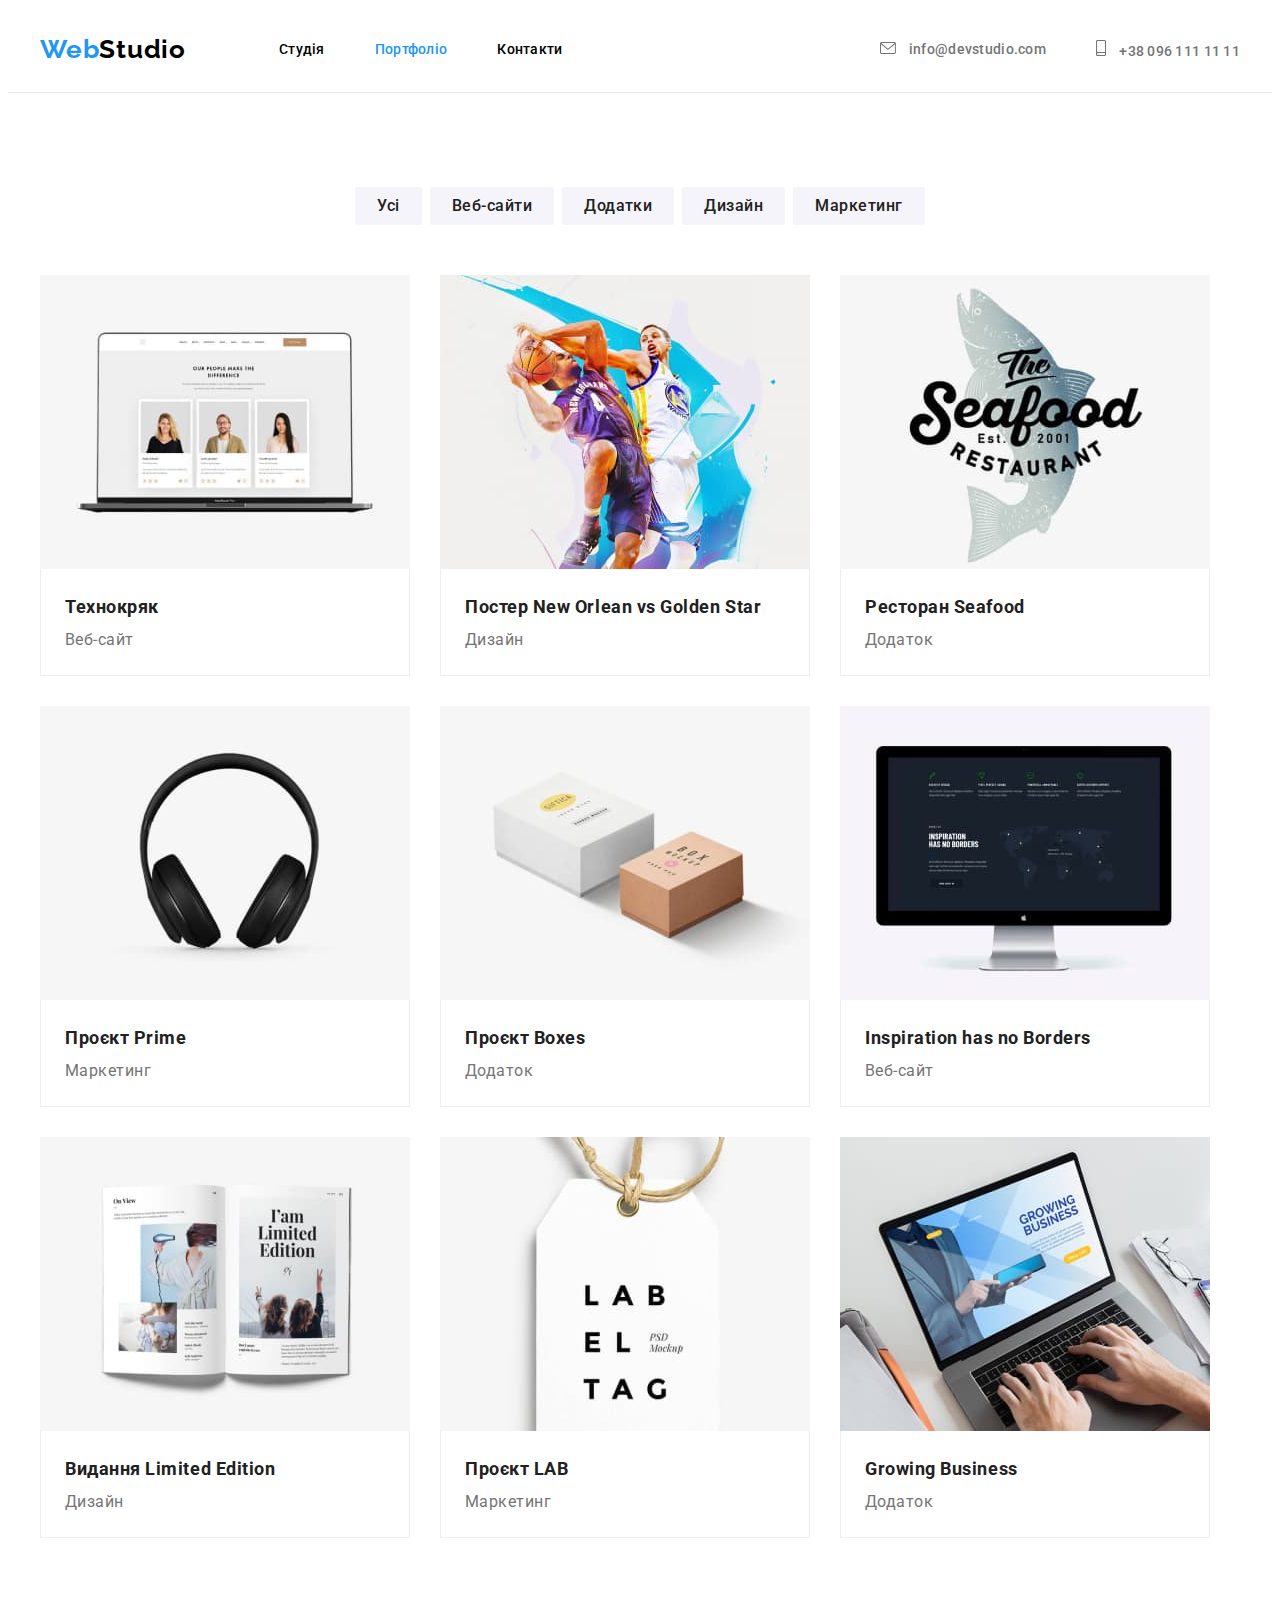
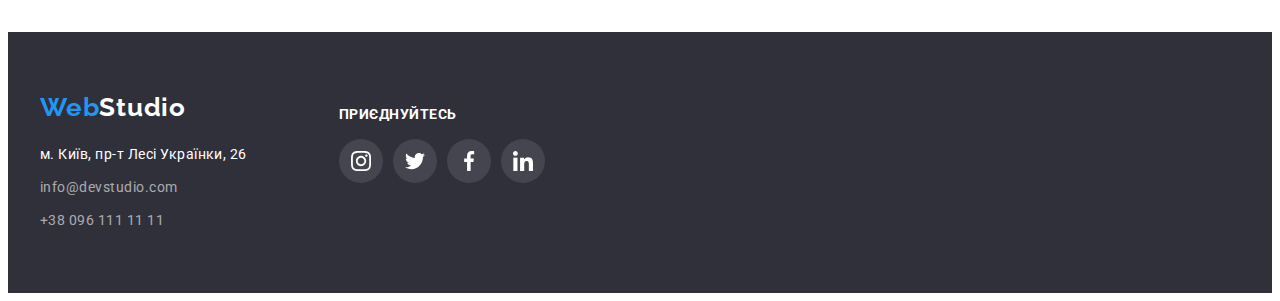
==== portfolio.html @ c7b96828 "Initial commit" ====
<!DOCTYPE html>
<html lang="en">
<head>
    <meta charset="UTF-8">
    <meta http-equiv="X-UA-Compatible" content="IE=edge">
    <meta name="viewport" content="width=device-width, initial-scale=1.0">
    <title>Portfolio</title>
    <link rel="preconnect" href="https://fonts.googleapis.com">
    <link rel="preconnect" href="https://fonts.gstatic.com" crossorigin>
    <link href="https://fonts.googleapis.com/css2?family=Raleway:wght@700&family=Roboto:wght@400;500;700&display=swap" rel="stylesheet">
    <link rel="stylesheet" href="https://cdnjs.cloudflare.com/ajax/libs/modern-normalize/1.1.0/modern-normalize.min.css" integrity="sha512-wpPYUAdjBVSE4KJnH1VR1HeZfpl1ub8YT/NKx4PuQ5NmX2tKuGu6U/JRp5y+Y8XG2tV+wKQpNHVUX03MfMFn9Q==" crossorigin="anonymous" referrerpolicy="no-referrer" >
    <link rel="stylesheet" href="./css/styles.css">
</head>
<body>
    <!--Шапка сторінки-->
    
    <header class="header border">
      <div class="container header">
        <nav class="nav-header">
          <a class="logo header" href=""><span class="accent">Web</span>Studio</a>
          <ul class="list site-nav">
            <li class="item"><a href="./index.html" class="link">Студія</a></li>
            <li class="item"><a href="./portfolio.html" class="link current" >Портфоліо</a></li>
            <li class="item"><a href="" class="link" >Контакти</a></li>
          </ul>
        </nav>
        <ul class="list connect-nav " >
          <li class="item">
            <a href="" class="link">
              <svg class="header-contact-icon"
                width="16" height="12">
                <use href="./images/icons.svg#icon-envelope"></use>
            </svg>
              info@devstudio.com</a>
          </li>
          <li class="item">
            <a href="" class="link">
              <svg class="header-contact-icon"
                 width="10" height="16">
                  <use href="./images/icons.svg#icon-smartphone"></use>
            </svg> 
              +38 096 111 11 11</a>
          </li>
        </ul>
      </div>
    </header>
    
      <!--Унікальний контент сторінки-->
      <main>
        <section class="section">
          <div class="container">
             <h1 class="visually-hidden">Портфоліо</h1>
              <ul class="list portfolio">
                <li class="item-btn"><button type="button" class="btn">Усі</button></li>
                <li class="item-btn"><button type="button" class="btn">Веб-сайти</button></li>
                <li class="item-btn"><button type="button" class="btn">Додатки</button></li>
                <li class="item-btn"><button type="button" class="btn">Дизайн</button></li>
                <li class="item-btn"><button type="button" class="btn">Маркетинг</button></li>
              </ul>
            <ul class="gallery">
                <li class="element">
                    <img src="./images/technokriak.jpg" alt="Дві жінки та один чоловік посміхаються">
                  <div class="flex-border">
                    <h2 class="gallery-title">Технокряк</h2>
                    <p class="gallery-desc">Веб-сайт</p>
                  </div>
                </li>
                <li class="element">
                    <img src="./images/poster.jpg" alt="Два чоловіка з мячем грають в баскетбол">
                  <div class="flex-border">
                    <h2 class="gallery-title">Постер New Orlean vs Golden Star</h2>
                    <p class="gallery-desc">Дизайн</p>
                  </div>
                </li>
                <li class="element" >
                    <img src="./images/restaurant.jpg" alt="">
                  <div class="flex-border">
                    <h2 class="gallery-title">Ресторан Seafood</h2>
                    <p class="gallery-desc">Додаток</p>
                  </div>
                </li>
                <li class="element">
                    <img src="./images/prime.jpg" alt="чорні навушники">
                  <div class="flex-border">
                    <h2 class="gallery-title">Проєкт Prime</h2>
                    <p class="gallery-desc">Маркетинг</p>
                  </div>
                </li>
                <li class="element">
                    <img src="./images/boxes.jpg" alt="Дві коробки біла велика та коричнева поменше">
                  <div class="flex-border">
                    <h2 class="gallery-title">Проєкт Boxes</h2>
                    <p class="gallery-desc">Додаток</p>
                  </div>
                </li>
                <li class="element" >
                    <img src="./images/inspiration.jpg" alt="Чорний окремий монітор з білими надписами">
                  <div class="flex-border">
                    <h2 class="gallery-title">Inspiration has no Borders</h2>
                    <p class="gallery-desc">Веб-сайт</p>
                   </div>
                </li>
                <li class="element">
                    <img src="./images/journal.jpg" alt="Відкритий журнал з картинками">
                  <div class="flex-border">
                    <h2 class="gallery-title">Видання Limited Edition</h2>
                    <p class="gallery-desc">Дизайн</p>
                  </div>
                </li>
                <li class="element">
                    <img src="./images/lab.jpg" alt="Біла підвіска на волокнистому шнурку" >
                  <div class="flex-border">
                    <h2 class="gallery-title">Проєкт LAB</h2>
                    <p class="gallery-desc">Маркетинг</p>
                  </div>
                </li>
                <li class="element" >
                    <img src="./images/growing.jpg" alt="Кисті рук людини на клавіатурі ноутбука">
                  <div class="flex-border">
                    <h2 class="gallery-title">Growing Business</h2>
                    <p class="gallery-desc">Додаток</p>
                  </div>
                </li>
            </ul>
          </div>
        </section>



      </main>
      <!--Підвал сторінки-->
    <footer class="footer">
      <div class="container footer-container">
         <div class="footer-contacts">
           <a class="logo" href=""><span class="accent">Web</span>Studio</a>
            <address>
            <div class="contacts">
              <ul class="address">
                 <li>
                   <a  class="mapa" href="https://goo.gl/maps/CPtrU1FHBa2aNyZL9" target="_blank" rel="noopener noreferrer nofollow">м. Київ, пр-т Лесі Українки, 26</a>
                 </li>
                 <li class="links">
                   <a class="link" href="mailto:info@devstudio.com">info@devstudio.com</a>
                  </li>
                 <li class="links"><a class="link" href="tel:+380961111111">+38 096 111 11 11</a>
                </li>
              </ul>
           </div>
         </address>
       </div>
          <!-- Socials list -->
          <div class="social">
            <b class="appeal">Приєднуйтесь</b>
            <ul class="socials-list">
              <li class="socials-item">
                <a class="socials-link" href="#">
                  <svg width="20" height="20">
                    <use href="./images/icons.svg#icon-instagram"></use>
                  </svg>
                </a>
              </li>
              <li class="socials-item">
                <a class="socials-link" href="#">
                  <svg  width="20" height="20">
                    <use href="./images/icons.svg#icon-twitter"></use>
                  </svg>
                </a>
              </li>
              <li class="socials-item">
                <a class="socials-link" href="#">
                  <svg  width="20" height="20">
                    <use href="./images/icons.svg#icon-facebook"></use>
                  </svg>
                </a>
              </li>
              <li class="socials-item">
                <a class="socials-link" href="#">
                  <svg  width="20" height="20">
                    <use href="./images/icons.svg#icon-linkedin"></use>
                 </svg>
                </a>
              </li>
            </ul>
          </div>
      </div>
    </footer>
</body>
</html>
---- css/styles.css ----
/* Стилі для index.html */

/*Основний колір #757575 */
/*Другорядний колір #212121*/
/*Білий #ffffff*/
/*Акцент #2196F3*/
/*Основний колір фону #F5F5F5*/
/* body {
color: #757575 ;
background-color:#F5F5F5 ;
} */

:root{
    --primary-text-color:#757575;
    --title-text-color:#212121;
    --accent-color: #2196F3;
    --primary-white-color:#ffffff;
    --primary-black-color:#000000;
    --hero-background-color:#2F303A;
    --accent-background-color:#2196F3;
    --background-our-team: #F5F4FA;    

} 

body{
    background: #FFFFFF;
    font-family: 'Roboto', sans-serif;
}

/* Утилиты */
 
.list{
    padding: 0;
    margin: 0;
    list-style: none;
    
    display: flex; 
}

/*logo*/
.logo{
    color: var(--primary-black-color);
    text-decoration: none;
    font-family: 'Raleway', sans-serif ;
    letter-spacing: 0.03em;
    font-weight: 700;
    font-size: 26px;
    line-height: 1.2;  
}

.logo.header{
    padding-top: 24px;    
}

.border{
    border-bottom: 1px solid #ECECEC;
}

.accent{
    color: var(--accent-color) ;
}


/*Site nav*/

.nav-header{
    display: flex;
    
}

.site-nav{
    display: flex;
    margin-left: 93px;
} 


.site-nav .item +.item,
.connect-nav .item +.item{
    margin-left: 50px;
}

.site-nav .link{
    color: var(--primary-black-color);
    font-family: 'Roboto', sans-serif;
    text-decoration: none;
    letter-spacing: 0.02em;
    font-weight: 500;
    font-size: 14px;
    line-height: 1.14;

    padding-top: 32px;
    padding-bottom: 32px;
}

.site-nav .link:hover,
.site-nav .link:focus{
    color: var(--accent-color); 
}

.site-nav .link.current{
    color: var(--accent-color);
}

/* Connect-nav */
.connect-nav{
    display: flex;
    margin-left: auto;
    align-items: center;
    justify-content: center;
}

.connect-nav .link{
    color: var(--primary-text-color);  
    font-family: 'Roboto', sans-serif;
    text-decoration: none;
    letter-spacing: 0.02em;
    font-weight: 500;
    font-size: 14px;
    line-height: 1.14;
      
    padding-top: 32px;
    padding-bottom: 32px;

}


.link:hover,
.link:focus
{ 
    color: var(--accent-color);
}

.header-contact-icon{
    fill:var(--primary-text-color);
    margin-right: 10px;
}

.header-contact-icon:hover,
.header-contact-icon:focus{
    fill: currentColor;
}


/*Hero*/
.hero{
    color: var(--primary-white-color);
    
    text-align: center;
    margin-bottom: 0;
    padding: 200px 0;
}

h1 {
    color: var(--primary-white-color);  
    letter-spacing: 0.06em;
    font-weight: 900;
    font-size: 44px;
    line-height: 1.36;
    
    text-transform: uppercase;
    
    width: 696px;

    margin: auto;
    margin-bottom: 30px;
    padding: 0;
    
}

.button{
    font-family: 'Roboto', sans-serif;
    color: var(--primary-white-color); 
    background-color: var(--accent-background-color); 
    border-style: none;
    border-radius: 4px;
    letter-spacing: 0.06em;
    font-weight: 700;
    font-size: 16px;
    line-height: 1.87;
    display: flex;
    align-items: center;
    
    display: inline-block;
    padding: 10px 32px;
    min-width: 216px;
    
} 

/* Overlay */
.overlay{
    height: 600px;
    max-width: 1600px;
    margin-left: auto;
    margin-right: auto;
    background-image: linear-gradient(rgba(47,48,58,0.4),rgba(47,48,58,0.4)),url(../images/header.jpg);
    background-repeat: no-repeat;
    background-position:center;
    background-size:cover;
    background-color:#C4C4C4; 
}

/*Section*/

 .visually-hidden {
    
    position: absolute;
      white-space: nowrap;
      width: 1px;
      height: 1px;
      overflow: hidden;
      border: 0;
      padding: 0;
      clip: rect(0 0 0 0);
      clip-path: inset(50%);
      margin: -1px;

      margin-top:0;    
  } 

  .title{
    font-size: 14px;
    line-height: 1.14;
    letter-spacing: 0.03em;
    text-transform: uppercase;

    margin: 0 0 10px 0;
    
  }

  .text{
    font-size: 14px;
    line-height: 1.71;

    margin-top: 0;
    margin-bottom: 0;
    width: 270px;
  }

  .section{
    letter-spacing: 0.03em;
    padding-bottom: 94px;
    padding-top: 94px; 
  }

  .heading{
    padding-bottom: 0;
  }

  .section-title{
    margin: 0 ;

    font-size: 36px;
    line-height: 1.16;
    text-align: center;
    letter-spacing: 0.03em;

    margin-bottom: 50px;

  }

 
.features{
    display: flex;   
  }

.style{
    margin-right: 30px;  
 }

  .style:nth-child(4n){
 margin-right: 0;
  }

.features .title{
    color: var(--title-text-color);   
}

.features .text{
    color: var(--primary-text-color);  
}

.img-work,
.img-photo{
    margin-right: 30px;
}

.img-work:last-child,
.img-photo:last-child{
    margin-right: 0;
}

.img-photo{
    border-radius: 0px 0px 4px 4px;
    box-shadow: 0px 1px 3px rgba(0, 0, 0, 0.12), 0px 1px 1px rgba(0, 0, 0, 0.14), 0px 2px 1px rgba(0, 0, 0, 0.2);
    background-color: var(--primary-white-color);
}

/* Векторні зображеня другої секції */

.icons{
    width: 270px;
    height: 120px;
    display: flex;
    content: "";
    background-color: #F5F4FA;
    border-radius: 4px;
    margin-bottom: 30px;
    justify-content: center;
    align-items: center;
} 


/* Наша команда */

.team{
    background-color: var(--background-our-team);
    letter-spacing: 0.03em;
}

.section-team{
    color: var(--title-text-color);
    font-weight: 500;
    font-size: 16px;
    line-height: 1.18;
    text-align: center;
    letter-spacing: 0.03em;

    margin: 0 0 0 0;
    padding-bottom: 10px;
    
    
}

.section-post{
    color: var(--primary-text-color);
    font-size: 16px;
    line-height: 1.18;
    text-align: center;
    letter-spacing: 0.03em;
    
    margin: 0 0 0 0;

}

.content{
    padding-top: 30px;
    padding-bottom: 16px;
    
}


.socials-link-team{
    fill:#AFB1B8;  
    display: flex;
    align-items: center;
    justify-content: center;
    width: 100%;
    height: 100%;
    border-radius: 50%;
}

.socials-list-team{
    list-style: none;
    display: flex;
    gap: 10px;
    padding:0 0 30px 0;
    justify-content: center;
    
}

/* Постійні клієнти */
.clients-list{
    list-style: none;
    display: flex;
    gap: 30px;
    padding: 0;
    
    
}

.clients-item{
    width: 170px;
    height: 92px;
    border:1px solid #AFB1B8 ;
    border-radius: 4px;


}

.clients-link{
    display: flex;
    align-items: center;
    justify-content: center;
    width: 100%;
    height: 100%; 
    fill: #AFB1B8;  
}

.clients-item:hover, 
.clients-link:hover,
.clients-item:focus,
.clients-link:focus{
    fill:var(--accent-color) ; 
    border:1px solid #2196F3 ;
}


/*Footer*/

.footer{
    color: var(--primary-white-color);
    background-color: var(--hero-background-color);
    letter-spacing: 0.03em;

    padding: 60px 0;

}

.footer .logo{
    color: var(--primary-white-color);

    display: inline-block;
    padding-top: 0;

} 


.address .mapa{
    color: var(--primary-white-color);
    text-decoration: none;
    font-style: normal;
    font-size: 14px;
    line-height: 1.71;

   
}

.address .link{
    color: rgba(255, 255, 255, 0.6);
    font-style: normal;
    text-decoration: none;
    font-size: 14px;
    line-height: 1.71;
}

.address .links{
    margin-top: 9px;
}

.address{
    padding: 0;
    margin: 0;
    list-style: none;

}

.contacts{
    padding-top: 20px;
}

/* Socials in footer*/

.social{
margin-left: 92px;
margin-top: 12px;
}

.appeal{
    text-transform: uppercase;
    font-style: normal;
    line-height: 1.2;
    font-weight: 700;
    font-size: 14px;
}
.socials-list{
    list-style: none;
    display: flex;
    gap: 10px;
    padding: 0;
       
}

.socials-item{
    width: 44px;
    height: 44px;
    
}

.socials-link{
    display: flex;
    align-items: center;
    justify-content: center;
    width: 100%;
    height: 100%;
    background: rgba(255, 255, 255, 0.1);
    fill: var(--primary-white-color);
    border-radius: 50%;

}
.socials-link-team:hover,
.socials-link-team:focus,
.socials-link:hover,
.socials-link:focus
{
    background:var(--accent-color) ;
    fill:var(--primary-white-color) ;
}

.footer-container{
   display: flex;
}





/* Стилі для портфоліо */

.portfolio .btn{
    font-family: 'Roboto', sans-serif;
    list-style: none;
    color: var(--title-text-color);
    background-color: var(--background-our-team);
    border-style: none;
    border-radius: 2px;
    font-weight: 500;
    font-size: 16px;
    line-height: 1.62;
    text-align: center;
    letter-spacing: 0.03em;

    padding: 6px 22px;
    
}

.item-btn:not(:last-child){
    margin-right: 8px;
}


.portfolio .btn:hover,
.portfolio .btn:focus{
    color: var(--primary-white-color);
    background-color: var(--accent-background-color);     
    box-shadow: 0 4px 4px 0 rgba(0, 0, 0, 0.25); 

} 
.portfolio{
    justify-content: center;
}

.gallery{
    display: flex;
    flex-wrap: wrap;
    margin: 50px 0 0;
    padding: 0;
    
    list-style: none;
}

.flex-border{

 border-right: 1px solid #EEEEEE;
 border-bottom: 1px solid #EEEEEE;
 border-left: 1px solid #EEEEEE;
 padding: 20px 24px;
}

.element{
    margin-right: 30px;
    margin-bottom: 30px;
    width: calc(100%-60px) / 3;

 }

.element:nth-child(3n){
    margin-right: 0;

} 

.element:nth-last-child(-n+3){
    margin-bottom: 0;
} 

.element:hover,
.element:focus{
    box-shadow: 0 4px 4px 0 rgba(0, 0, 0, 0.25); 

} 

.gallery-title{
    color: var(--title-text-color);
    font-size: 18px;
    line-height: 2;
    letter-spacing: 0.03em;
}

.gallery-desc{
    color: var(--primary-text-color);
    font-size: 16px;
    line-height: 1.87;
    letter-spacing: 0.03em;
}

/* Блокова модель */
.container{
    margin-left: auto;
    margin-right: auto;
    width: 1200px;
    
    padding-left: 15px;
    padding-right: 15px;
    
}

.container.header{
    display: flex;
    align-items: center;
       
}


.link{
    display: inline-block;

    font-family: 'Roboto', sans-serif;

}

element.style{
    text-align: center;
}

.h1,
h2,
h3,
h4,
p {
	margin: 0;
}


img {
    display: block;
    max-width: 100%;
    height: auto;

}
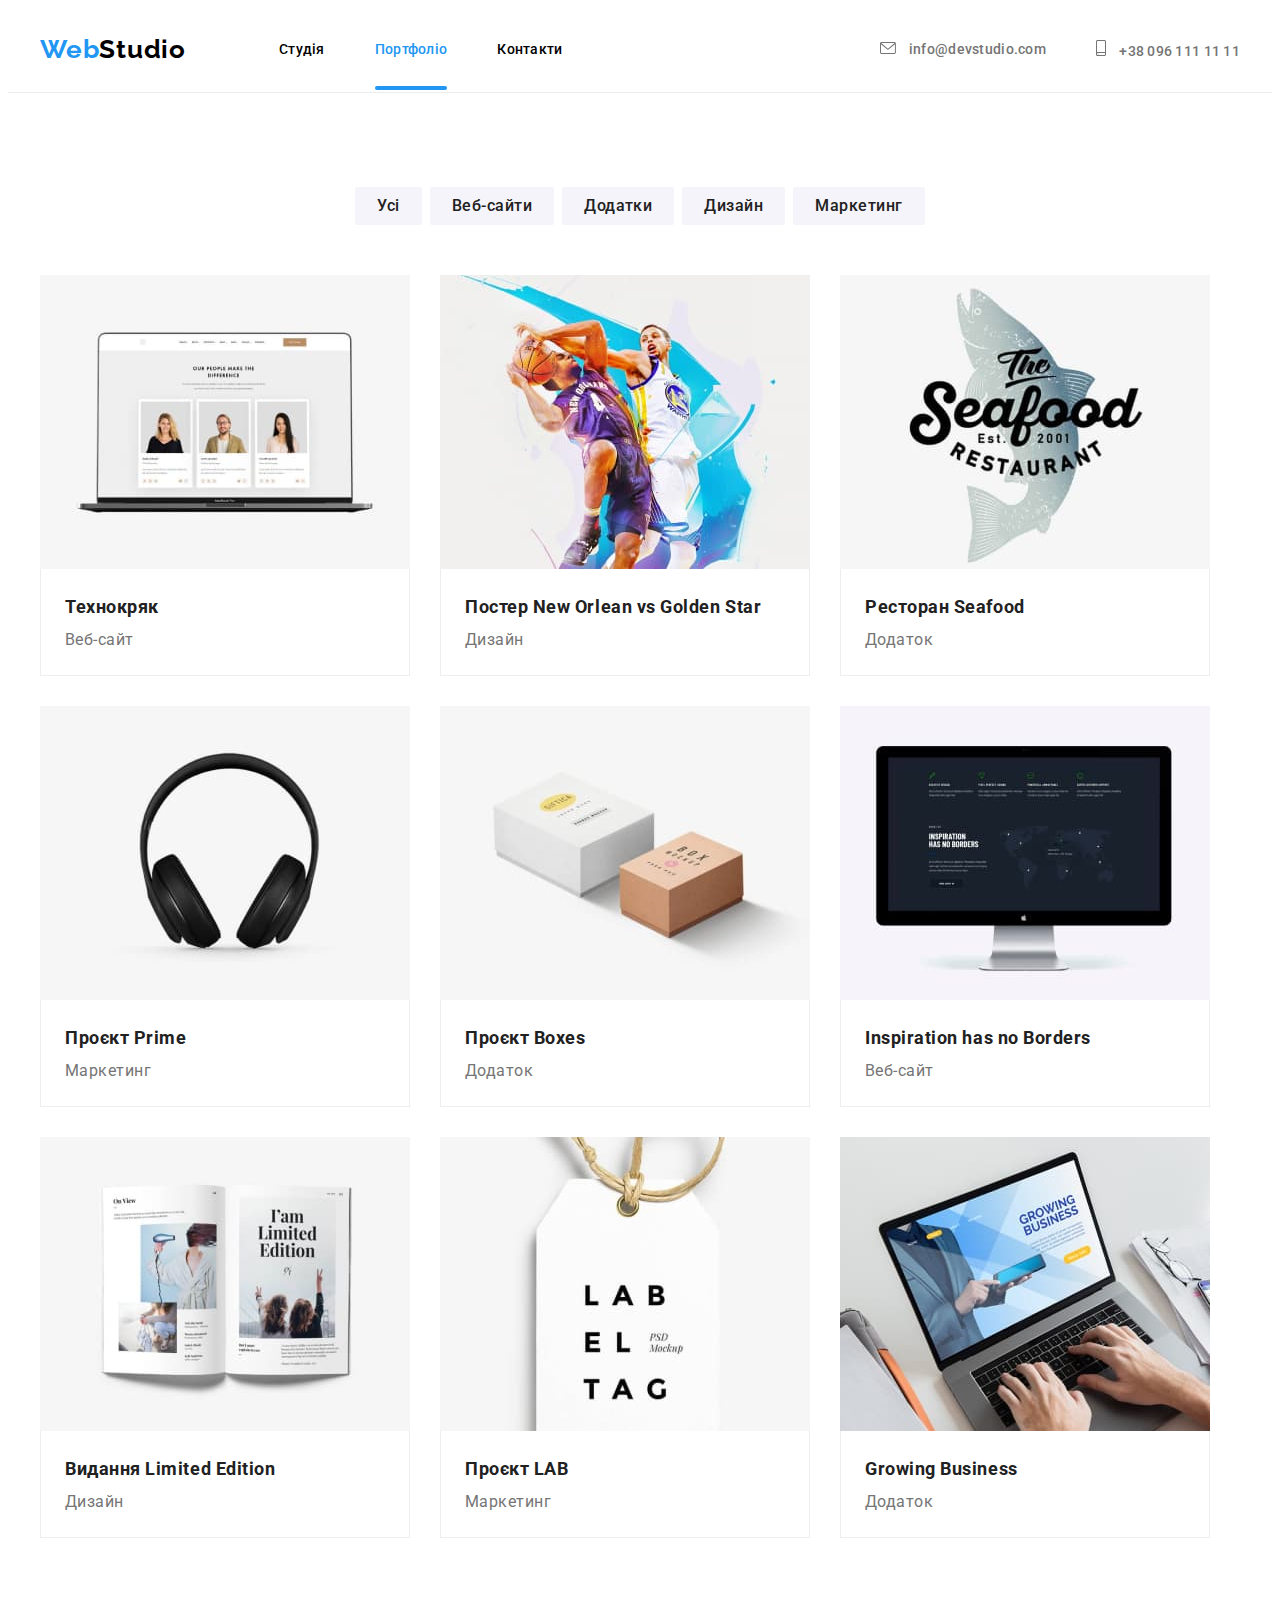
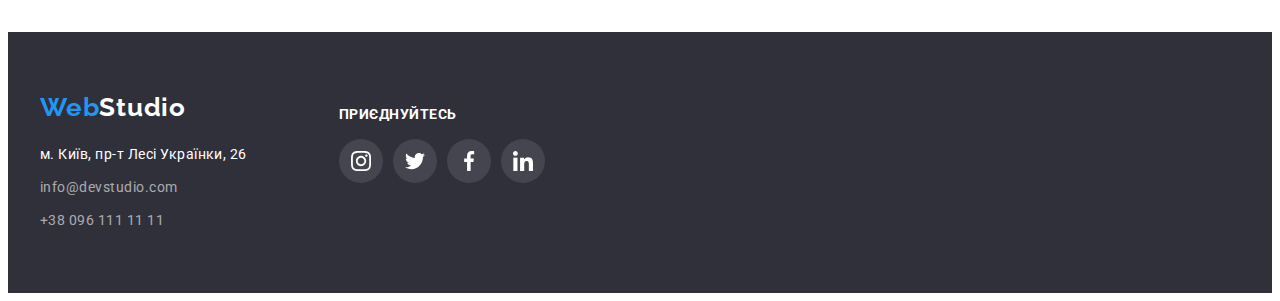
==== commit 31fcd84d: "Додає п'яту Д/З" ====
--- a/portfolio.html
+++ b/portfolio.html
@@ -59,67 +59,149 @@
               </ul>
             <ul class="gallery">
                 <li class="element">
-                    <img src="./images/technokriak.jpg" alt="Дві жінки та один чоловік посміхаються">
-                  <div class="flex-border">
-                    <h2 class="gallery-title">Технокряк</h2>
-                    <p class="gallery-desc">Веб-сайт</p>
-                  </div>
-                </li>
-                <li class="element">
-                    <img src="./images/poster.jpg" alt="Два чоловіка з мячем грають в баскетбол">
-                  <div class="flex-border">
+                  <a class="work-link" href="">
+                    <div class="img-overlay">
+                      <img src="./images/technokriak.jpg" alt="Дві жінки та один чоловік посміхаються">
+                      <div class="features-card-overlay">
+                        <p class="portfolio-overlay">
+                         Ресурс пропонує комплексні пропозиції з різним рівнем функціоналу та сервісів. Все це дозволить відвідувачу отримати вичерпні відомості про компанію чи приватну особу.
+                        </p> 
+                      </div>
+                    </div>
+                 
+                    <div class="flex-border">
+                      <h2 class="gallery-title">Технокряк</h2>
+                      <p class="gallery-desc">Веб-сайт</p>
+                    </div>
+                  </a>
+                </li>
+                <li class="element">
+                  <a class="work-link" href="">
+                    <div class="img-overlay">
+                      <img src="./images/poster.jpg" alt="Два чоловіка з мячем грають в баскетбол">
+                      <div class="features-card-overlay">
+                        <p class="portfolio-overlay">
+                          Ресурс пропонує комплексні пропозиції з різним   рівнем функціоналу та сервісів. Все це дозволить відвідувачу отримати вичерпні відомості про компанію чи приватну особу.
+                        </p> 
+                      </div>
+                    </div>
+                    <div class="flex-border">
                     <h2 class="gallery-title">Постер New Orlean vs Golden Star</h2>
                     <p class="gallery-desc">Дизайн</p>
-                  </div>
+                    </div>
+                 </a>
                 </li>
                 <li class="element" >
-                    <img src="./images/restaurant.jpg" alt="">
-                  <div class="flex-border">
+                  <a class="work-link" href="">
+                    <div class="img-overlay">
+                      <img src="./images/restaurant.jpg" alt="">
+                      <div class="features-card-overlay">
+                        <p class="portfolio-overlay">
+                          Ресурс пропонує комплексні пропозиції з різним   рівнем функціоналу та сервісів. Все це дозволить відвідувачу отримати вичерпні відомості про компанію чи приватну особу.
+                        </p> 
+                      </div>
+                    </div>
+                    <div class="flex-border">
                     <h2 class="gallery-title">Ресторан Seafood</h2>
                     <p class="gallery-desc">Додаток</p>
-                  </div>
-                </li>
-                <li class="element">
-                    <img src="./images/prime.jpg" alt="чорні навушники">
-                  <div class="flex-border">
+                    </div>
+                 </a>
+                </li>
+                <li class="element">
+                  <a class="work-link" href="">
+                    <div class="img-overlay">
+                      <img src="./images/prime.jpg" alt="чорні навушники">
+                      <div class="features-card-overlay">
+                        <p class="portfolio-overlay">
+                          Ресурс пропонує комплексні пропозиції з різним   рівнем функціоналу та сервісів. Все це дозволить відвідувачу отримати вичерпні відомості про компанію чи приватну особу.
+                        </p> 
+                      </div>
+                    </div>
+                    <div class="flex-border">
                     <h2 class="gallery-title">Проєкт Prime</h2>
                     <p class="gallery-desc">Маркетинг</p>
-                  </div>
-                </li>
-                <li class="element">
-                    <img src="./images/boxes.jpg" alt="Дві коробки біла велика та коричнева поменше">
-                  <div class="flex-border">
+                    </div>
+                 </a>
+                </li>
+                <li class="element">
+                  <a class="work-link" href="">
+                    <div class="img-overlay">
+                      <img src="./images/boxes.jpg" alt="Дві коробки біла велика та коричнева поменше">
+                      <div class="features-card-overlay">
+                        <p class="portfolio-overlay">
+                          Ресурс пропонує комплексні пропозиції з різним   рівнем функціоналу та сервісів. Все це дозволить відвідувачу отримати вичерпні відомості про компанію чи приватну особу.
+                        </p> 
+                      </div>
+                    </div>
+                    <div class="flex-border">
                     <h2 class="gallery-title">Проєкт Boxes</h2>
                     <p class="gallery-desc">Додаток</p>
-                  </div>
+                    </div>
+                  </a>
                 </li>
                 <li class="element" >
-                    <img src="./images/inspiration.jpg" alt="Чорний окремий монітор з білими надписами">
-                  <div class="flex-border">
+                  <a class="work-link" href="">
+                    <div class="img-overlay">
+                      <img src="./images/inspiration.jpg" alt="Чорний окремий монітор з білими надписами">
+                      <div class="features-card-overlay">
+                        <p class="portfolio-overlay">
+                          Ресурс пропонує комплексні пропозиції з різним   рівнем функціоналу та сервісів. Все це дозволить відвідувачу отримати вичерпні відомості про компанію чи приватну особу.
+                        </p> 
+                      </div>
+                    </div>
+                    <div class="flex-border">
                     <h2 class="gallery-title">Inspiration has no Borders</h2>
                     <p class="gallery-desc">Веб-сайт</p>
-                   </div>
-                </li>
-                <li class="element">
-                    <img src="./images/journal.jpg" alt="Відкритий журнал з картинками">
-                  <div class="flex-border">
+                    </div>
+                  </a>
+                </li>
+                <li class="element">
+                  <a class="work-link" href="">
+                    <div class="img-overlay">
+                      <img src="./images/journal.jpg" alt="Відкритий журнал з картинками">
+                      <div class="features-card-overlay">
+                        <p class="portfolio-overlay">
+                          Ресурс пропонує комплексні пропозиції з різним   рівнем функціоналу та сервісів. Все це дозволить відвідувачу отримати вичерпні відомості про компанію чи приватну особу.
+                        </p> 
+                      </div>
+                    </div>
+                    <div class="flex-border">
                     <h2 class="gallery-title">Видання Limited Edition</h2>
                     <p class="gallery-desc">Дизайн</p>
-                  </div>
-                </li>
-                <li class="element">
-                    <img src="./images/lab.jpg" alt="Біла підвіска на волокнистому шнурку" >
-                  <div class="flex-border">
+                    </div>
+                  </a>
+                </li>
+                <li class="element">
+                  <a class="work-link" href="">
+                    <div class="img-overlay">
+                      <img src="./images/lab.jpg" alt="Біла підвіска на волокнистому шнурку" >
+                      <div class="features-card-overlay">
+                        <p class="portfolio-overlay">
+                          Ресурс пропонує комплексні пропозиції з різним   рівнем функціоналу та сервісів. Все це дозволить відвідувачу отримати вичерпні відомості про компанію чи приватну особу.
+                        </p> 
+                      </div>
+                    </div>
+                    <div class="flex-border">
                     <h2 class="gallery-title">Проєкт LAB</h2>
                     <p class="gallery-desc">Маркетинг</p>
-                  </div>
+                    </div>
+                  </a>
                 </li>
                 <li class="element" >
-                    <img src="./images/growing.jpg" alt="Кисті рук людини на клавіатурі ноутбука">
-                  <div class="flex-border">
+                  <a class="work-link" href="">
+                    <div class="img-overlay">
+                      <img src="./images/growing.jpg" alt="Кисті рук людини на клавіатурі ноутбука">
+                      <div class="features-card-overlay">
+                        <p class="portfolio-overlay">
+                          Ресурс пропонує комплексні пропозиції з різним   рівнем функціоналу та сервісів. Все це дозволить відвідувачу отримати вичерпні відомості про компанію чи приватну особу.
+                        </p> 
+                      </div>
+                    </div>
+                    <div class="flex-border">
                     <h2 class="gallery-title">Growing Business</h2>
                     <p class="gallery-desc">Додаток</p>
-                  </div>
+                    </div>
+                  </a>
                 </li>
             </ul>
           </div>
--- a/css/styles.css
+++ b/css/styles.css
@@ -99,7 +99,22 @@
 
 .site-nav .link.current{
     color: var(--accent-color);
-}
+    position: relative;
+}
+
+.site-nav .link.current::after{
+    position: absolute;
+    bottom: 0;
+    left: 0;
+    display: block;
+    content: '';
+    height: 4px;
+    width: 100%;
+    background-color: var(--accent-color);
+    border-radius: 2px;
+}
+
+
 
 /* Connect-nav */
 .connect-nav{
@@ -123,7 +138,6 @@
 
 }
 
-
 .link:hover,
 .link:focus
 { 
@@ -138,6 +152,19 @@
 .header-contact-icon:hover,
 .header-contact-icon:focus{
     fill: currentColor;
+}
+
+/* Функція розподілу часу для анімаціі */
+
+.link,
+.socials-link-team,
+.clients-link,
+.socials-link,
+.btn,
+.flex-border
+{ 
+    transition-duration: 250ms;
+    transition-timing-function: cubic-bezier(0.4, 0, 0.2, 1);
 }
 
 
@@ -199,6 +226,52 @@
     background-color:#C4C4C4; 
 }
 
+/*  МОДАЛЬНЕ ВІКНО*/
+.backdrop{
+    position: fixed;
+    top: 0;
+    left: 0;
+    width: 100%;
+    height: 100%;
+    background-color:rgba(0, 0, 0, 0.1) ;
+}
+
+.backdrop.is-hidden{
+    visibility: hidden;
+    opacity: 0;
+    pointer-events: none;
+}
+
+.modal{
+    position: absolute;
+    top: 50%;
+    left: 50%;
+    padding: 15px;
+     
+    height: 100%;
+    max-height: 581px;
+    max-width: 528px;
+    width: 100%;
+    background-color:var(--primary-white-color);
+
+    transform: translate(-50%,-50%);
+    transition: transform 250ms cubic-bezier(0.4, 0, 0.2, 1);
+}
+
+.btn-close{
+    position: absolute;
+    margin-top: 8px;
+    margin-right: 8px;
+    top: 0;
+    right: 0;
+    height: 30px;
+    width: 30px;
+    background-color: var(--primary-white-color);
+    border-radius: 50%; 
+    border: 1px solid rgba(0, 0, 0, 0.1);
+    padding: 0;
+}
+
 /*Section*/
 
  .visually-hidden {
@@ -295,6 +368,32 @@
     background-color: var(--primary-white-color);
 }
 
+/* Позиціонування надпису на фото */
+
+.img-work{
+    position: relative;
+}
+
+.box-work{
+    position: absolute;
+    bottom: 0;
+
+    width: 370px;
+    height: 70px;
+    background-color: rgba(47, 48, 58, 0.8);
+
+    color: #FFFFFF;
+    text-transform: uppercase;
+    font-size: 14px;
+    line-height: 1.17;
+    font-weight: 700;
+    letter-spacing: .03em;
+
+    display: flex;
+    justify-content: center;
+    align-items: center;
+}
+
 /* Векторні зображеня другої секції */
 
 .icons{
@@ -357,6 +456,7 @@
     width: 100%;
     height: 100%;
     border-radius: 50%;
+
 }
 
 .socials-list-team{
@@ -571,6 +671,8 @@
     margin-bottom: 30px;
     width: calc(100%-60px) / 3;
 
+    text-decoration: none;
+
  }
 
 .element:nth-child(3n){
@@ -587,6 +689,48 @@
     box-shadow: 0 4px 4px 0 rgba(0, 0, 0, 0.25); 
 
 } 
+
+
+ /* Overlay для карток портфоліо */
+
+ .img-overlay{
+    position: relative;
+    overflow: hidden;
+ }
+ 
+.features-card-overlay{
+    position: absolute;
+    
+    top: 0;
+    left: 0;
+    width: 100%;
+    height: 100%;
+    transform: translateY(100%);
+
+    transition-property: transform;
+    transition-duration: 250ms;
+    transition-timing-function: cubic-bezier(0.4, 0, 0.2, 1);
+
+    padding: 63px 24px;
+    font-size: 18px;
+    line-height: 1.55;
+    letter-spacing: 0.03em;
+    background-color: rgba(33, 150, 243, 0.9);
+    color: var(--primary-white-color);
+
+}
+
+.element:hover .features-card-overlay{
+    transform: translateY(0);
+}
+
+.gallery .work-link{
+    text-decoration: none;
+}
+
+
+
+
 
 .gallery-title{
     color: var(--title-text-color);
